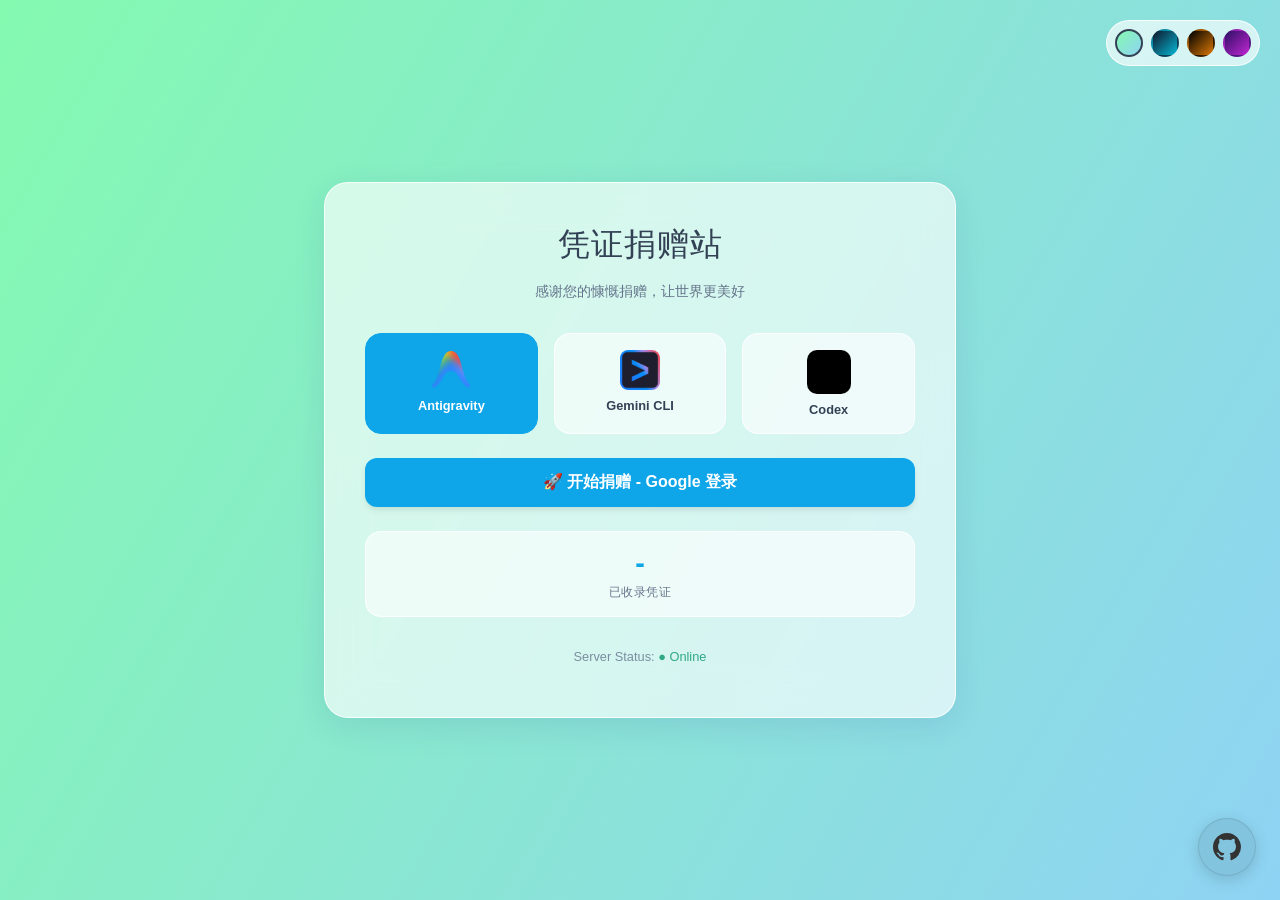
==== static/index.html @ cb304413 "init: 凭证捐赠站 - 支持多渠道OAuth凭证收集" ====
<!DOCTYPE html>
<html lang="zh-Hans">
<head>
    <meta charset="UTF-8">
    <meta name="viewport" content="width=device-width, initial-scale=1.0">
    <title>凭证捐赠站</title>
    <link rel="stylesheet" href="/static/css/style.css">
    <link rel="icon" href="data:image/svg+xml,<svg xmlns=%22http://www.w3.org/2000/svg%22 viewBox=%220 0 100 100%22><text y=%22.9em%22 font-size=%2290%22>🎁</text></svg>">
</head>
<body>

    <!-- 主题切换器 -->
    <div class="theme-switcher">
        <div class="theme-btn t-light" onclick="setTheme('light')" title="晨曦微光 (清新)"></div>
        <div class="theme-btn t-ocean" onclick="setTheme('ocean')" title="深海极光"></div>
        <div class="theme-btn t-gold" onclick="setTheme('gold')" title="虚空暗金"></div>
        <div class="theme-btn t-neon" onclick="setTheme('neon')" title="赛博霓虹"></div>
    </div>

    <div class="container">
        <h1 id="siteName">凭证捐赠站</h1>
        <p class="subtitle" id="siteSubtitle">感谢您的慷慨捐赠，让世界更美好</p>

        <!-- 错误提示 -->
        <div id="error-box" class="status-msg status-error"></div>
        <div id="success-box" class="status-msg status-success"></div>

        <!-- 步骤1: 选择渠道 -->
        <div class="channel-grid" id="channel-container">
            <div class="channel-card active" onclick="selectChannel('antigravity')" id="card-antigravity">
                <img src="/static/images/antigravity.png" alt="Antigravity" class="channel-logo">
                <span class="channel-name">Antigravity</span>
            </div>
            <div class="channel-card" onclick="selectChannel('gemini-cli')" id="card-gemini-cli">
                <img src="/static/images/gemini-cli.png" alt="Gemini CLI" class="channel-logo">
                <span class="channel-name">Gemini CLI</span>
            </div>
            <div class="channel-card" onclick="selectChannel('codex')" id="card-codex">
                <div class="codex-logo-wrapper">
                    <img src="/static/images/codex.svg" alt="Codex" class="channel-logo">
                </div>
                <span class="channel-name">Codex</span>
            </div>
        </div>

        <!-- 步骤2: 选择CDK分组 (动态加载) -->
        <div class="cdk-group-selector" id="group-selector-container" style="display:none;">
            <label>选择奖励类型</label>
            <select id="cdk-group-select">
                <!-- 动态填充 -->
            </select>
        </div>

        <!-- 主按钮 -->
        <button id="start-btn" class="btn-primary" onclick="startAuth()">
            🚀 开始捐赠
        </button>

        <!-- 凭证统计 -->
        <div class="home-stats">
            <div class="home-stat-item">
                <span class="home-stat-value" id="homeCredentialCount">-</span>
                <span class="home-stat-label">已收录凭证</span>
            </div>
        </div>

        <p class="footer-text">
            Server Status: <span style="color:var(--success-text)">● Online</span>
        </p>
    </div>

    <script>
        // 全局状态
        let selectedType = 'antigravity';
        let siteConfig = {};
        
        // 主题逻辑
        function setTheme(theme) {
            document.body.removeAttribute('data-theme');
            if (theme !== 'ocean') document.body.setAttribute('data-theme', theme);
            document.querySelectorAll('.theme-btn').forEach(btn => btn.classList.remove('active'));
            document.querySelector(`.t-${theme}`).classList.add('active');
            localStorage.setItem('site-theme', theme);
        }
        
        // 初始化主题 - 默认为 light
        const savedTheme = localStorage.getItem('site-theme') || 'light';
        setTheme(savedTheme);

        // 加载配置
        async function loadSiteConfig() {
            try {
                const res = await fetch('/api/site-config');
                siteConfig = await res.json();
                // 更新标题和副标题
                if (siteConfig.site_name) {
                    document.getElementById('siteName').textContent = siteConfig.site_name;
                }
                if (siteConfig.site_subtitle) {
                    document.getElementById('siteSubtitle').textContent = siteConfig.site_subtitle;
                }
                updateChannelStatus();
            } catch (e) {
                console.error('Failed to load config', e);
            }
        }
        
        async function loadChannels() {
             try {
                const response = await fetch('/api/channels');
                const channels = await response.json();
                
                // 遍历并更新UI
                for (const [key, enabled] of Object.entries(channels)) {
                    // key 比如 "channel_antigravity"
                    const type = key.replace('channel_', '');
                    const card = document.getElementById(`card-${type}`);
                    if (card) {
                        if (!enabled) {
                            card.classList.add('disabled');
                            card.title = '该渠道暂时关闭';
                            card.onclick = null;
                        }
                    }
                }
            } catch (error) {
                console.error('Failed to load channels:', error);
            }
        }
        
        // 更新渠道状态（备用）
        function updateChannelStatus() {}

        // 切换渠道
        function selectChannel(type) {
            // 检查是否禁用
            const card = document.getElementById(`card-${type}`);
            if (card && card.classList.contains('disabled')) return;

            selectedType = type;
            document.querySelectorAll('.channel-card').forEach(el => el.classList.remove('active'));
            document.getElementById(`card-${type}`).classList.add('active');
            updateButtonText();
        }

        function updateButtonText() {
            const btn = document.getElementById('start-btn');
            if (selectedType === 'codex') {
                 // 明确不显示 Google
                 btn.innerHTML = '🚀 开始捐赠 - 前往授权';
            } else {
                 btn.innerHTML = '🚀 开始捐赠 - Google 登录';
            }
        }

        // 加载CDK分组
        async function loadCDKGroups() {
            try {
                const res = await fetch('/api/cdk-groups');
                const groups = await res.json();
                
                const selector = document.getElementById('cdk-group-select');
                const container = document.getElementById('group-selector-container');
                
                selector.innerHTML = '<option value="">随机分配 (默认)</option>';
                
                if (groups && groups.length > 0) {
                    groups.forEach(g => {
                        const opt = document.createElement('option');
                        opt.value = g.id;
                        opt.textContent = `${g.name} (${g.description || ''})`;
                        selector.appendChild(opt);
                    });
                    container.style.display = 'block';
                } else {
                    container.style.display = 'none';
                }
            } catch (e) {
                console.error('Failed to load groups', e);
            }
        }

        // 开始授权
        async function startAuth() {
            const btn = document.getElementById('start-btn');
            const groupSelect = document.getElementById('cdk-group-select');
            
            btn.disabled = true;
            btn.innerHTML = '⏳ 正在获取授权链接...';
            
            try {
                const body = { type: selectedType };
                if (groupSelect.value) body.group_id = parseInt(groupSelect.value);
                
                const res = await fetch('/api/auth/start', {
                    method: 'POST',
                    headers: {'Content-Type': 'application/json'},
                    body: JSON.stringify(body)
                });
                
                const data = await res.json();
                
                if (data.success && data.auth_url) {
                    window.open(data.auth_url, '_blank', 'width=600,height=700');
                    window.location.href = `/waiting?state=${encodeURIComponent(data.state)}&type=${encodeURIComponent(selectedType)}`;
                } else {
                    alert('获取链接失败: ' + (data.message || '未知错误'));
                    resetButton();
                }
            } catch (e) {
                alert('网络错误');
                resetButton();
            }
        }

        function resetButton() {
            updateButtonText();
            document.getElementById('start-btn').disabled = false;
        }

        // Init
        loadSiteConfig();
        loadChannels();
        loadCDKGroups();
        loadHomeStats();
        updateButtonText(); // Set initial text
        
        // 加载首页统计
        async function loadHomeStats() {
            try {
                const res = await fetch('/api/public-stats');
                const stats = await res.json();
                document.getElementById('homeCredentialCount').textContent = stats.total_credentials || 0;
            } catch (e) {
                document.getElementById('homeCredentialCount').textContent = '-';
            }
        }
    </script>

    <!-- GitHub 悬浮球 -->
    <a href="https://github.com/123nhh/prometheus-CPA" target="_blank" class="github-fab" title="GitHub 项目">
        <svg viewBox="0 0 24 24" width="28" height="28" fill="currentColor">
            <path d="M12 0C5.37 0 0 5.37 0 12c0 5.31 3.435 9.795 8.205 11.385.6.105.825-.255.825-.57 0-.285-.015-1.23-.015-2.235-3.015.555-3.795-.735-4.035-1.41-.135-.345-.72-1.41-1.23-1.695-.42-.225-1.02-.78-.015-.795.945-.015 1.62.87 1.845 1.23 1.08 1.815 2.805 1.305 3.495.99.105-.78.42-1.305.765-1.605-2.67-.3-5.46-1.335-5.46-5.925 0-1.305.465-2.385 1.23-3.225-.12-.3-.54-1.53.12-3.18 0 0 1.005-.315 3.3 1.23.96-.27 1.98-.405 3-.405s2.04.135 3 .405c2.295-1.56 3.3-1.23 3.3-1.23.66 1.65.24 2.88.12 3.18.765.84 1.23 1.905 1.23 3.225 0 4.605-2.805 5.625-5.475 5.925.435.375.81 1.095.81 2.22 0 1.605-.015 2.895-.015 3.3 0 .315.225.69.825.57A12.02 12.02 0 0024 12c0-6.63-5.37-12-12-12z"/>
        </svg>
    </a>

    <style>
        .github-fab {
            position: fixed;
            bottom: 24px;
            right: 24px;
            width: 56px;
            height: 56px;
            background: rgba(255, 255, 255, 0.15);
            backdrop-filter: blur(12px);
            -webkit-backdrop-filter: blur(12px);
            border: 1px solid rgba(255, 255, 255, 0.2);
            border-radius: 50%;
            display: flex;
            align-items: center;
            justify-content: center;
            color: white;
            text-decoration: none;
            box-shadow: 0 4px 20px rgba(0, 0, 0, 0.3);
            transition: all 0.3s ease;
            z-index: 1000;
        }
        .github-fab:hover {
            transform: scale(1.1);
            background: rgba(255, 255, 255, 0.25);
            box-shadow: 0 6px 25px rgba(0, 0, 0, 0.4);
        }
        .github-fab:active {
            transform: scale(0.95);
        }
        /* 浅色主题适配 */
        [data-theme="light"] .github-fab {
            background: rgba(0, 0, 0, 0.08);
            border-color: rgba(0, 0, 0, 0.1);
            color: #333;
            box-shadow: 0 4px 15px rgba(0, 0, 0, 0.15);
        }
        [data-theme="light"] .github-fab:hover {
            background: rgba(0, 0, 0, 0.12);
        }
    </style>
</body>
</html>
---- static/css/style.css ----
:root {
    /* 默认: 深海极光 (Deep Ocean) */
    --bg-gradient: radial-gradient(circle at top left, #0f172a, #082f49);
    --glass-bg: rgba(15, 23, 42, 0.6);
    --glass-border: rgba(56, 189, 248, 0.2);
    --text-primary: #e2e8f0;
    --text-secondary: #94a3b8;
    --accent-color: #06b6d4;
    --accent-hover: #0891b2;
    --card-shadow: 0 8px 32px 0 rgba(0, 0, 0, 0.36);
    --input-bg: rgba(30, 41, 59, 0.5);
    --success-bg: rgba(16, 185, 129, 0.2);
    --success-text: #6ee7b7;
    --error-bg: rgba(239, 68, 68, 0.2);
    --error-text: #fca5a5;
    --warning-bg: rgba(234, 179, 8, 0.15);
    --warning-border: #eab308;
    
    --step-bg: rgba(15, 23, 42, 0.8);
    --step-inactive: #64748b;
}

/* 主题: 晨曦微光 (Fresh Light) - 清新风格 */
[data-theme="light"] {
    /* 蓝绿渐变: 类似清晨的天空 */
    --bg-gradient: linear-gradient(120deg, #84fab0 0%, #8fd3f4 100%);
    --glass-bg: rgba(255, 255, 255, 0.65); /* 白色高透 */
    --glass-border: rgba(255, 255, 255, 0.8);
    --text-primary: #334155; /* 深灰蓝文字 */
    --text-secondary: #64748b;
    --accent-color: #0ea5e9; /* Sky Blue */
    --accent-hover: #0284c7;
    --card-shadow: 0 8px 32px 0 rgba(31, 38, 135, 0.1); 
    --input-bg: rgba(255, 255, 255, 0.6);
    
    --success-bg: rgba(16, 185, 129, 0.15);
    --success-text: #059669;
    --error-bg: rgba(239, 68, 68, 0.1);
    --error-text: #dc2626;
    
    --step-bg: rgba(255, 255, 255, 0.8);
    --step-inactive: #94a3b8;
    --warning-bg: rgba(234, 179, 8, 0.1);
    --warning-border: #f59e0b;
}

/* 主题: 虚空暗金 (Void Gold) */
[data-theme="gold"] {
    --bg-gradient: linear-gradient(135deg, #09090b 0%, #18181b 100%);
    --glass-bg: rgba(24, 24, 27, 0.7);
    --glass-border: rgba(251, 191, 36, 0.15);
    --text-primary: #fefce8;
    --text-secondary: #a1a1aa;
    --accent-color: #d97706;
    --accent-hover: #b45309;
    --card-shadow: 0 10px 40px -10px rgba(0,0,0,0.8);
    --input-bg: rgba(39, 39, 42, 0.6);
    --warning-border: #d97706;
}

/* 主题: 赛博霓虹 (Cyber Neon) */
[data-theme="neon"] {
    --bg-gradient: linear-gradient(to right bottom, #2e1065, #1e1b4b);
    --glass-bg: rgba(46, 16, 101, 0.4);
    --glass-border: rgba(232, 121, 249, 0.3);
    --text-primary: #fae8ff;
    --text-secondary: #c084fc;
    --accent-color: #c026d3;
    --accent-hover: #a21caf;
    --card-shadow: 0 8px 32px 0 rgba(88, 28, 135, 0.3);
    --input-bg: rgba(88, 28, 135, 0.3);
    --warning-border: #f0abfc;
}

body {
    margin: 0;
    font-family: 'Segoe UI', Tahoma, Geneva, Verdana, sans-serif;
    background: var(--bg-gradient);
    background-attachment: fixed;
    color: var(--text-primary);
    min-height: 100vh;
    display: flex;
    justify-content: center;
    align-items: center;
    transition: background 0.5s ease;
}

.container {
    width: 100%;
    max-width: 550px;
    padding: 2.5rem;
    
    background: var(--glass-bg);
    backdrop-filter: blur(20px);
    -webkit-backdrop-filter: blur(20px);
    border: 1px solid var(--glass-border);
    border-radius: 24px;
    box-shadow: var(--card-shadow);
    
    text-align: center;
    transition: all 0.3s ease;
}

/* 通用元素样式 */
h1 { font-weight: 300; margin-bottom: 0.5rem; letter-spacing: 1px; margin-top: 0; }
.subtitle { color: var(--text-secondary); font-size: 0.9rem; margin-bottom: 2rem; }

/* 按钮 */
.btn-primary, .submit-btn, .complete-btn {
    width: 100%;
    padding: 14px;
    border: none;
    border-radius: 12px;
    background: var(--accent-color);
    color: white;
    font-size: 1rem;
    font-weight: 600;
    cursor: pointer;
    transition: all 0.2s;
    box-shadow: 0 4px 6px -1px rgba(0, 0, 0, 0.1);
    display: flex;
    justify-content: center;
    align-items: center;
    gap: 8px;
}
.btn-primary:hover, .submit-btn:hover, .complete-btn:hover {
    background: var(--accent-hover);
    transform: translateY(-1px);
}
.btn-primary:disabled, .submit-btn:disabled, .complete-btn:disabled {
    opacity: 0.6;
    cursor: not-allowed;
    transform: none;
}

.btn-secondary, .cancel-btn {
    width: 100%;
    padding: 14px;
    background: transparent;
    border: 1px solid var(--glass-border);
    color: var(--text-primary);
    border-radius: 12px;
    cursor: pointer;
    transition: all 0.2s;
}
.btn-secondary:hover, .cancel-btn:hover {
    border-color: var(--accent-color);
    color: var(--accent-color);
}

/* 输入框 */
.input-group, .callback-input-section textarea {
    background: var(--input-bg);
    border-radius: 16px;
    padding: 10px;
    border: 1px solid var(--glass-border);
    width: 100%;
    box-sizing: border-box;
    color: var(--text-primary);
    font-family: inherit;
    outline: none;
    resize: vertical;
}
.input-group:focus-within, textarea:focus {
    border-color: var(--accent-color);
}
input {
    background: transparent; border: none; color: inherit; width: 100%; outline: none; text-align: center; font-size: 1rem;
}

/* 渠道卡片 */
.channel-grid { display: grid; grid-template-columns: repeat(3, 1fr); gap: 1rem; margin-bottom: 1.5rem; }
.channel-card {
    background: var(--input-bg);
    border: 1px solid var(--glass-border);
    border-radius: 16px;
    padding: 1rem 0.5rem;
    cursor: pointer;
    transition: all 0.2s ease;
    display: flex; flex-direction: column; align-items: center; gap: 8px;
}
.channel-card:hover { transform: translateY(-2px); border-color: var(--accent-color); }
.channel-card.active {
    background: var(--accent-color); color: white; border-color: var(--accent-color);
}
.channel-card.disabled { opacity: 0.4; cursor: not-allowed; filter: grayscale(1); }
.channel-card.disabled:hover { transform: none; }
.channel-logo { width: 40px; height: 40px; object-fit: contain; border-radius: 8px; }
/* Codex图标黑色圆角背景容器 */
.codex-logo-wrapper {
    background: #000;
    border-radius: 10px;
    padding: 8px;
    display: flex;
    align-items: center;
    justify-content: center;
}
.codex-logo-wrapper .channel-logo {
    width: 28px;
    height: 28px;
}
.channel-name { font-size: 0.8rem; font-weight: 600; }

/* Waiting.html 特有样式迁移 */
.step-indicator {
    display: flex; justify-content: center; gap: 10px; margin-bottom: 25px;
}
.step {
    display: flex; align-items: center; gap: 6px; padding: 6px 12px;
    background: var(--input-bg);
    border-radius: 20px;
    font-size: 0.8rem;
    color: var(--text-secondary);
    border: 1px solid var(--glass-border);
}
.step.active { border-color: var(--accent-color); color: var(--accent-color); font-weight: 600; }
.step.completed { border-color: var(--success-text); color: var(--success-text); }
.step-num {
    width: 18px; height: 18px; border-radius: 50%; display: flex; align-items: center; justify-content: center;
    font-size: 0.7rem; background: var(--glass-border); color: var(--text-secondary);
}
.step.active .step-num { background: var(--accent-color); color: white; }
.step.completed .step-num { background: var(--success-text); color: white; }

.info-box {
    background: var(--input-bg);
    border-radius: 12px;
    padding: 15px;
    margin-bottom: 20px;
    border-left: 3px solid var(--warning-border);
    text-align: left;
}
.info-box h4 { margin: 0 0 10px; color: var(--text-primary); opacity: 0.9; }
.info-box li { color: var(--text-secondary); font-size: 0.9rem; margin: 4px 0; }

.status-msg, .status-message {
    padding: 12px; border-radius: 12px; margin-bottom: 1rem; font-size: 0.9rem; display: none;
}
.status-message.show { display: block; }
.status-error, .status-message.error { background: var(--error-bg); color: var(--error-text); border: 1px solid var(--error-bg); }
.status-success, .status-message.success { background: var(--success-bg); color: var(--success-text); border: 1px solid var(--success-bg); }

/* 下拉菜单 */
.cdk-group-selector { margin-bottom: 1.5rem; text-align: left; }
.cdk-group-selector label { display: block; font-size: 0.85rem; color: var(--text-secondary); margin-bottom: 0.5rem; margin-left: 0.2rem; }
select {
    width: 100%; padding: 12px 16px; background: var(--input-bg); border: 1px solid var(--glass-border);
    border-radius: 12px; color: var(--text-primary); font-size: 1rem; outline: none; cursor: pointer;
}
select:focus { border-color: var(--accent-color); }
select option { background: #334155; color: white; } 
[data-theme="light"] select option { background: #ffffff; color: #334155; }

/* 主题切换悬浮球 */
.theme-switcher {
    position: fixed; top: 20px; right: 20px;
    background: var(--glass-bg); backdrop-filter: blur(10px);
    padding: 8px; border-radius: 30px; border: 1px solid var(--glass-border);
    display: flex; gap: 8px; z-index: 100;
}
.theme-btn {
    width: 24px; height: 24px; border-radius: 50%; cursor: pointer; border: 2px solid transparent; transition: transform 0.2s;
}
.theme-btn:hover { transform: scale(1.1); }
.theme-btn.active { border-color: var(--text-primary); }

.t-ocean { background: linear-gradient(135deg, #0f172a, #06b6d4); }
.t-light { background: linear-gradient(135deg, #84fab0, #8fd3f4); }
.t-gold { background: linear-gradient(135deg, #000, #d97706); }
.t-neon { background: linear-gradient(135deg, #2e1065, #c026d3); }

/* 隐藏 */
.hidden { display: none !important; }

/* Footer */
.footer-text { margin-top: 2rem; font-size: 0.8rem; color: var(--text-secondary); opacity: 0.8; }
.footer-text a { color: var(--text-primary); text-decoration: underline; }

/* 首页统计展示 */
.home-stats {
    display: flex;
    justify-content: center;
    gap: 20px;
    margin-top: 1.5rem;
    padding: 15px;
    background: var(--input-bg);
    border-radius: 16px;
    border: 1px solid var(--glass-border);
}

.home-stat-item {
    display: flex;
    flex-direction: column;
    align-items: center;
    gap: 4px;
}

.home-stat-value {
    font-size: 1.8rem;
    font-weight: 700;
    color: var(--accent-color);
}

.home-stat-label {
    font-size: 0.75rem;
    color: var(--text-secondary);
    text-transform: uppercase;
    letter-spacing: 0.5px;
}
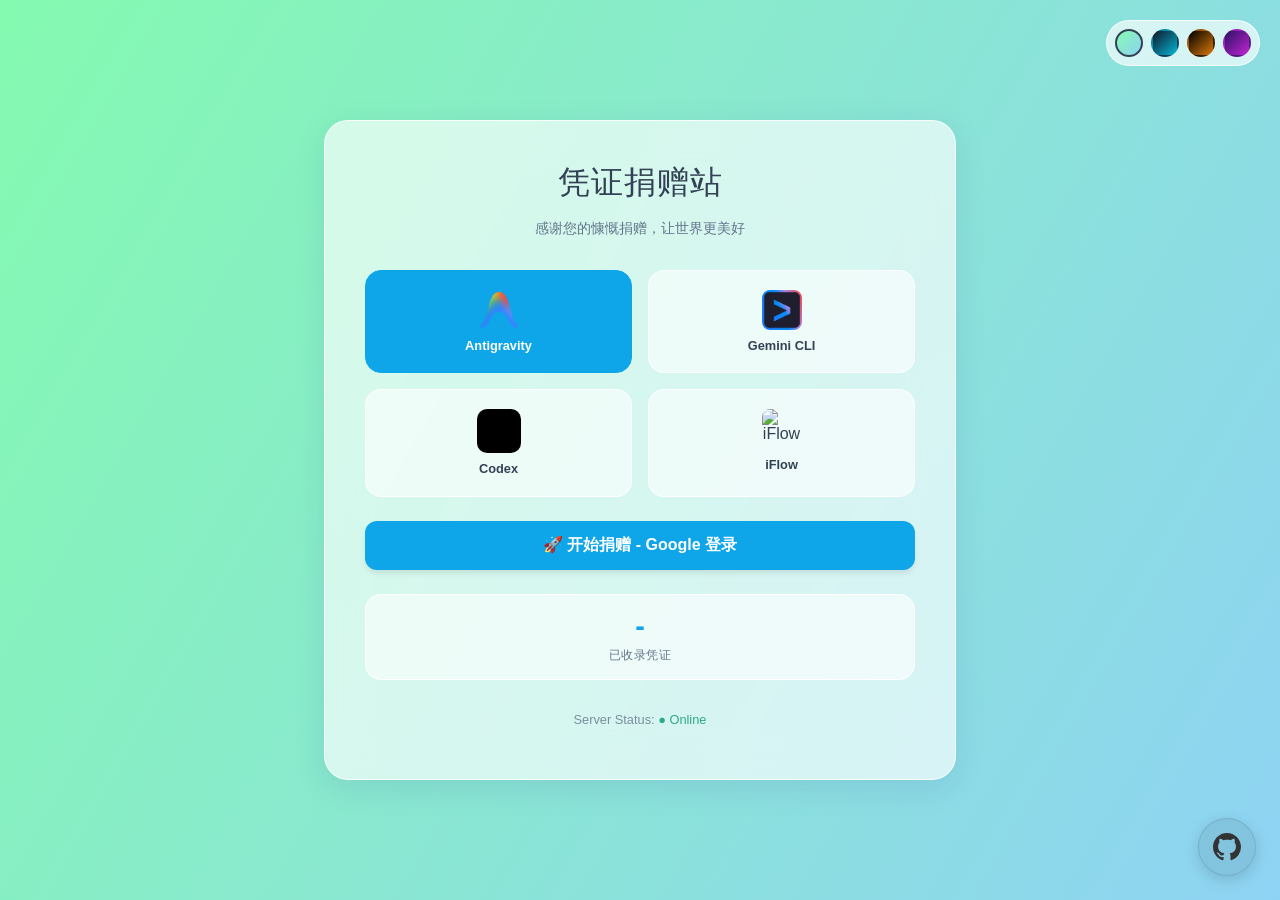
==== commit f809bc2f: "feat: 新增功能优化 - 新增 iFlow Cookie 登录渠道 - CDK 用完时自动创建'待兑换'分组并生成新 CDK - 更新 README 文档" ====
--- a/static/index.html
+++ b/static/index.html
@@ -41,6 +41,16 @@
                 </div>
                 <span class="channel-name">Codex</span>
             </div>
+            <div class="channel-card" onclick="selectChannel('iflow')" id="card-iflow">
+                <img src="https://img.alicdn.com/imgextra/i1/O1CN01nulwex1q7Eq1TVqUh_!!6000000005448-55-tps-32-32.svg" alt="iFlow" class="channel-logo">
+                <span class="channel-name">iFlow</span>
+            </div>
+        </div>
+
+        <!-- iFlow Cookie 输入区域 -->
+        <div id="iflow-input-container" class="iflow-input-container" style="display:none;">
+            <label>iFlow Cookie（以 BXAuth= 开头）</label>
+            <input type="text" id="iflow-cookie-input" class="iflow-cookie-input" placeholder="BXAuth=...">
         </div>
 
         <!-- 步骤2: 选择CDK分组 (动态加载) -->
@@ -110,17 +120,35 @@
                 const response = await fetch('/api/channels');
                 const channels = await response.json();
                 
-                // 遍历并更新UI
-                for (const [key, enabled] of Object.entries(channels)) {
-                    // key 比如 "channel_antigravity"
-                    const type = key.replace('channel_', '');
+                // 遍历并隐藏关闭的渠道
+                const allTypes = ['antigravity', 'gemini-cli', 'codex', 'iflow'];
+                let firstEnabled = null;
+                let visibleCount = 0;
+                
+                for (const type of allTypes) {
+                    const key = type.replace('-', '_'); // gemini-cli -> gemini_cli
                     const card = document.getElementById(`card-${type}`);
                     if (card) {
+                        const enabled = channels[key] !== false;
                         if (!enabled) {
-                            card.classList.add('disabled');
-                            card.title = '该渠道暂时关闭';
-                            card.onclick = null;
+                            card.style.display = 'none';
+                        } else {
+                            card.style.display = '';
+                            visibleCount++;
+                            if (!firstEnabled) firstEnabled = type;
                         }
+                    }
+                }
+                
+                // 根据可见渠道数量调整布局
+                const grid = document.getElementById('channel-container');
+                grid.className = 'channel-grid cols-' + Math.min(visibleCount, 4);
+                
+                // 如果当前选中的渠道被关闭，切换到第一个可用的
+                const currentCard = document.getElementById(`card-${selectedType}`);
+                if (currentCard && currentCard.style.display === 'none') {
+                    if (firstEnabled) {
+                        selectChannel(firstEnabled);
                     }
                 }
             } catch (error) {
@@ -140,12 +168,23 @@
             selectedType = type;
             document.querySelectorAll('.channel-card').forEach(el => el.classList.remove('active'));
             document.getElementById(`card-${type}`).classList.add('active');
+            
+            // 显示/隐藏 iFlow Cookie 输入区
+            const iflowContainer = document.getElementById('iflow-input-container');
+            if (type === 'iflow') {
+                iflowContainer.style.display = 'block';
+            } else {
+                iflowContainer.style.display = 'none';
+            }
+            
             updateButtonText();
         }
 
         function updateButtonText() {
             const btn = document.getElementById('start-btn');
-            if (selectedType === 'codex') {
+            if (selectedType === 'iflow') {
+                btn.innerHTML = '🚀 提交 Cookie 登录';
+            } else if (selectedType === 'codex') {
                  // 明确不显示 Google
                  btn.innerHTML = '🚀 开始捐赠 - 前往授权';
             } else {
@@ -184,6 +223,50 @@
         async function startAuth() {
             const btn = document.getElementById('start-btn');
             const groupSelect = document.getElementById('cdk-group-select');
+            
+            // iFlow 特殊处理：直接提交 Cookie
+            if (selectedType === 'iflow') {
+                const cookieInput = document.getElementById('iflow-cookie-input');
+                const cookie = cookieInput.value.trim();
+                
+                if (!cookie) {
+                    alert('请输入 Cookie 内容');
+                    return;
+                }
+                
+                if (!cookie.startsWith('BXAuth=')) {
+                    alert('Cookie 格式错误，应以 BXAuth= 开头');
+                    return;
+                }
+                
+                btn.disabled = true;
+                btn.innerHTML = '⏳ 正在提交...';
+                
+                try {
+                    const body = { type: 'iflow', cookie: cookie };
+                    if (groupSelect.value) body.group_id = parseInt(groupSelect.value);
+                    
+                    const res = await fetch('/api/auth/iflow', {
+                        method: 'POST',
+                        headers: {'Content-Type': 'application/json'},
+                        body: JSON.stringify(body)
+                    });
+                    
+                    const data = await res.json();
+                    
+                    if (data.success) {
+                        // 直接跳转到成功页面
+                        window.location.href = `/success?cdk=${encodeURIComponent(data.cdk)}&type=iflow`;
+                    } else {
+                        alert('提交失败: ' + (data.message || '未知错误'));
+                        resetButton();
+                    }
+                } catch (e) {
+                    alert('网络错误');
+                    resetButton();
+                }
+                return;
+            }
             
             btn.disabled = true;
             btn.innerHTML = '⏳ 正在获取授权链接...';
--- a/static/css/style.css
+++ b/static/css/style.css
@@ -169,12 +169,23 @@
 }
 
 /* 渠道卡片 */
-.channel-grid { display: grid; grid-template-columns: repeat(3, 1fr); gap: 1rem; margin-bottom: 1.5rem; }
+.channel-grid { 
+    display: grid; 
+    gap: 1rem; 
+    margin-bottom: 1.5rem;
+    /* 默认 2 列，JS 会根据数量动态调整 */
+    grid-template-columns: repeat(2, 1fr);
+}
+.channel-grid.cols-1 { grid-template-columns: 1fr; }
+.channel-grid.cols-2 { grid-template-columns: repeat(2, 1fr); }
+.channel-grid.cols-3 { grid-template-columns: repeat(3, 1fr); }
+.channel-grid.cols-4 { grid-template-columns: repeat(2, 1fr); } /* 4个时 2x2 */
+
 .channel-card {
     background: var(--input-bg);
     border: 1px solid var(--glass-border);
     border-radius: 16px;
-    padding: 1rem 0.5rem;
+    padding: 1.2rem 1rem;
     cursor: pointer;
     transition: all 0.2s ease;
     display: flex; flex-direction: column; align-items: center; gap: 8px;
@@ -201,6 +212,35 @@
 }
 .channel-name { font-size: 0.8rem; font-weight: 600; }
 
+/* iFlow Cookie 输入区域 - 与CDK分组选择器统一样式 */
+.iflow-input-container {
+    margin-bottom: 1.5rem;
+    text-align: left;
+}
+.iflow-input-container label {
+    display: block;
+    font-size: 0.85rem;
+    color: var(--text-secondary);
+    margin-bottom: 0.5rem;
+    margin-left: 0.2rem;
+}
+.iflow-cookie-input {
+    width: 100%;
+    padding: 12px 16px;
+    border: 1px solid var(--glass-border);
+    border-radius: 12px;
+    background: var(--input-bg);
+    color: var(--text-primary);
+    font-family: monospace;
+    font-size: 0.9rem;
+    resize: none;
+    box-sizing: border-box;
+}
+.iflow-cookie-input:focus {
+    outline: none;
+    border-color: var(--accent-color);
+}
+
 /* Waiting.html 特有样式迁移 */
 .step-indicator {
     display: flex; justify-content: center; gap: 10px; margin-bottom: 25px;
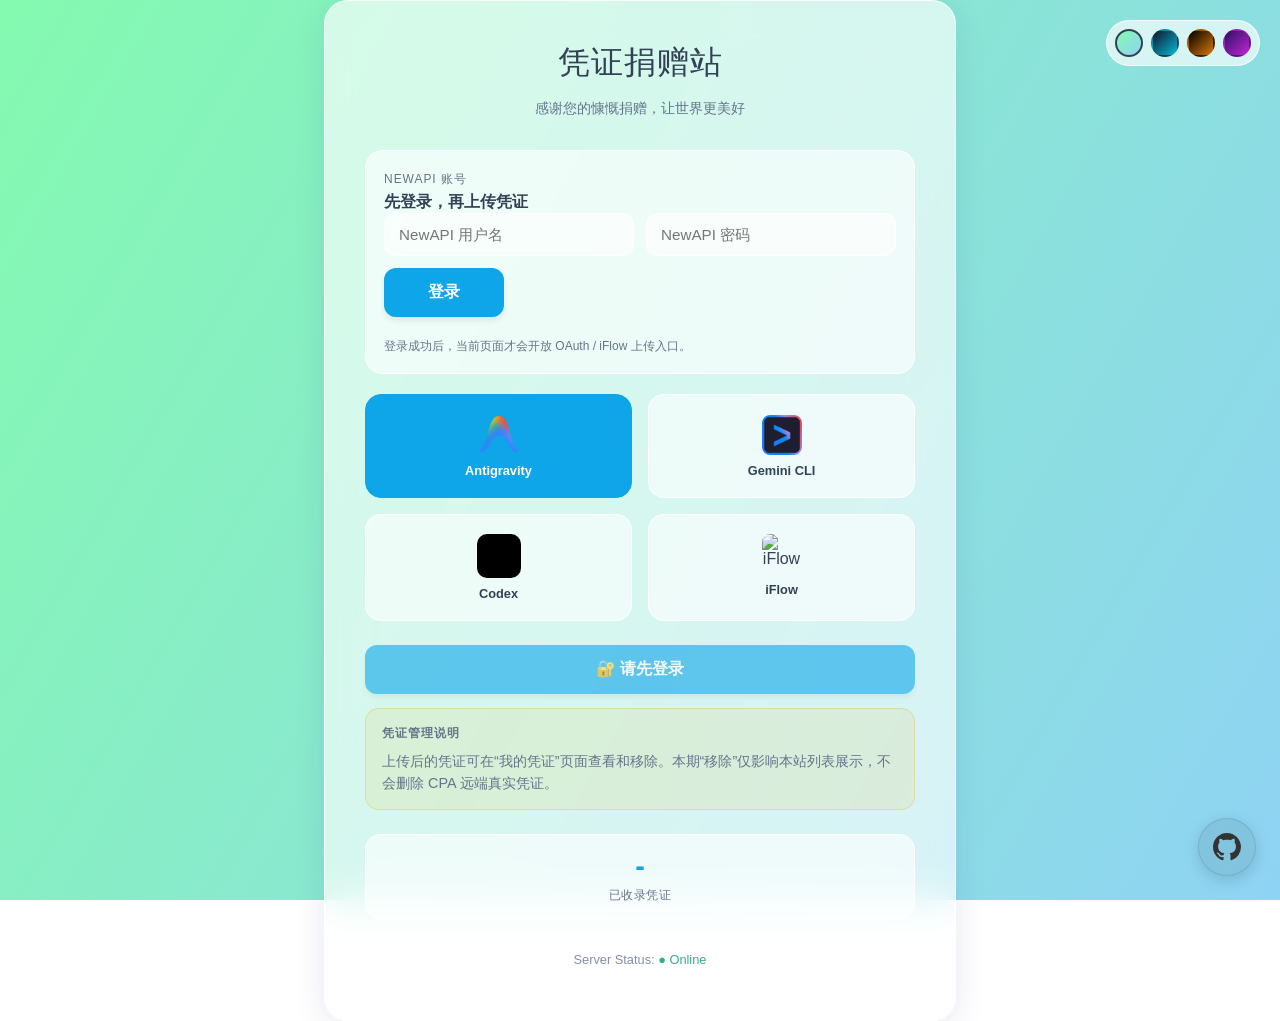
==== commit 40fe845f: "feat: add NewAPI login and user credential center" ====
--- a/static/index.html
+++ b/static/index.html
@@ -25,6 +25,37 @@
         <div id="error-box" class="status-msg status-error"></div>
         <div id="success-box" class="status-msg status-success"></div>
 
+        <div class="auth-panel" id="loginPanel">
+            <div class="auth-panel-header">
+                <div>
+                    <span class="auth-kicker">NewAPI 账号</span>
+                    <div class="auth-title">先登录，再上传凭证</div>
+                </div>
+            </div>
+            <div class="auth-form">
+                <div class="auth-form-row">
+                    <input class="auth-input" id="loginUsername" type="text" placeholder="NewAPI 用户名">
+                    <input class="auth-input" id="loginPassword" type="password" placeholder="NewAPI 密码">
+                </div>
+                <div class="auth-actions">
+                    <button class="btn-primary compact-btn" id="loginBtn" onclick="login()">登录</button>
+                </div>
+                <span class="helper-note">登录成功后，当前页面才会开放 OAuth / iFlow 上传入口。</span>
+            </div>
+        </div>
+
+        <div class="user-banner hidden" id="userBanner">
+            <div>
+                <span class="auth-kicker">当前登录</span>
+                <div class="auth-title" id="currentUserName">-</div>
+                <span class="helper-note" id="currentUserMeta">-</span>
+            </div>
+            <div class="auth-actions">
+                <button class="btn-secondary compact-btn" onclick="window.location.href='/my-credentials'">我的凭证</button>
+                <button class="btn-secondary compact-btn" onclick="logout()">退出登录</button>
+            </div>
+        </div>
+
         <!-- 步骤1: 选择渠道 -->
         <div class="channel-grid" id="channel-container">
             <div class="channel-card active" onclick="selectChannel('antigravity')" id="card-antigravity">
@@ -62,9 +93,14 @@
         </div>
 
         <!-- 主按钮 -->
-        <button id="start-btn" class="btn-primary" onclick="startAuth()">
-            🚀 开始捐赠
+        <button id="start-btn" class="btn-primary" onclick="startAuth()" disabled>
+            🔐 请先登录
         </button>
+
+        <div class="warning-box">
+            <strong>凭证管理说明</strong>
+            <p>上传后的凭证可在“我的凭证”页面查看和移除。本期“移除”仅影响本站列表展示，不会删除 CPA 远端真实凭证。</p>
+        </div>
 
         <!-- 凭证统计 -->
         <div class="home-stats">
@@ -83,6 +119,7 @@
         // 全局状态
         let selectedType = 'antigravity';
         let siteConfig = {};
+        let currentUser = null;
         
         // 主题逻辑
         function setTheme(theme) {
@@ -112,6 +149,110 @@
                 updateChannelStatus();
             } catch (e) {
                 console.error('Failed to load config', e);
+            }
+        }
+
+        function showMessage(type, text) {
+            const successBox = document.getElementById('success-box');
+            const errorBox = document.getElementById('error-box');
+
+            successBox.style.display = 'none';
+            errorBox.style.display = 'none';
+
+            if (!text) return;
+
+            if (type === 'success') {
+                successBox.textContent = text;
+                successBox.style.display = 'block';
+            } else {
+                errorBox.textContent = text;
+                errorBox.style.display = 'block';
+            }
+        }
+
+        function setAuthUI(user) {
+            currentUser = user || null;
+
+            const loginPanel = document.getElementById('loginPanel');
+            const userBanner = document.getElementById('userBanner');
+            const startBtn = document.getElementById('start-btn');
+
+            if (currentUser) {
+                loginPanel.classList.add('hidden');
+                userBanner.classList.remove('hidden');
+                document.getElementById('currentUserName').textContent = currentUser.display_name || currentUser.username;
+                document.getElementById('currentUserMeta').textContent = currentUser.email || `NewAPI 用户 #${currentUser.newapi_user_id}`;
+                startBtn.disabled = false;
+            } else {
+                loginPanel.classList.remove('hidden');
+                userBanner.classList.add('hidden');
+                startBtn.disabled = true;
+            }
+
+            updateButtonText();
+        }
+
+        async function loadCurrentUser() {
+            try {
+                const response = await fetch('/api/user/me');
+                if (!response.ok) {
+                    setAuthUI(null);
+                    return;
+                }
+
+                const user = await response.json();
+                setAuthUI(user);
+            } catch (error) {
+                console.error('Failed to load current user:', error);
+                setAuthUI(null);
+            }
+        }
+
+        async function login() {
+            const username = document.getElementById('loginUsername').value.trim();
+            const password = document.getElementById('loginPassword').value;
+            const loginBtn = document.getElementById('loginBtn');
+
+            if (!username || !password) {
+                showMessage('error', '请输入 NewAPI 用户名和密码');
+                return;
+            }
+
+            loginBtn.disabled = true;
+            loginBtn.textContent = '登录中...';
+            showMessage('', '');
+
+            try {
+                const response = await fetch('/api/user/login', {
+                    method: 'POST',
+                    headers: { 'Content-Type': 'application/json' },
+                    body: JSON.stringify({ username, password })
+                });
+                const result = await response.json();
+
+                if (!response.ok || !result.success) {
+                    throw new Error(result.error || '登录失败');
+                }
+
+                document.getElementById('loginPassword').value = '';
+                setAuthUI(result.user);
+                showMessage('success', '登录成功，现在可以开始上传凭证了');
+            } catch (error) {
+                showMessage('error', error.message || '登录失败');
+            } finally {
+                loginBtn.disabled = false;
+                loginBtn.textContent = '登录';
+            }
+        }
+
+        async function logout() {
+            try {
+                await fetch('/api/user/logout', { method: 'POST' });
+            } catch (error) {
+                console.error('Failed to logout:', error);
+            } finally {
+                setAuthUI(null);
+                showMessage('success', '已退出登录');
             }
         }
         
@@ -182,6 +323,10 @@
 
         function updateButtonText() {
             const btn = document.getElementById('start-btn');
+            if (!currentUser) {
+                btn.innerHTML = '🔐 请先登录';
+                return;
+            }
             if (selectedType === 'iflow') {
                 btn.innerHTML = '🚀 提交 Cookie 登录';
             } else if (selectedType === 'codex') {
@@ -223,6 +368,11 @@
         async function startAuth() {
             const btn = document.getElementById('start-btn');
             const groupSelect = document.getElementById('cdk-group-select');
+
+            if (!currentUser) {
+                showMessage('error', '请先登录 NewAPI 账号');
+                return;
+            }
             
             // iFlow 特殊处理：直接提交 Cookie
             if (selectedType === 'iflow') {
@@ -256,13 +406,16 @@
                     
                     if (data.success) {
                         // 直接跳转到成功页面
-                        window.location.href = `/success?cdk=${encodeURIComponent(data.cdk)}&type=iflow`;
+                        window.location.href = `/success?cdk=${encodeURIComponent(data.cdk)}&type=iflow&email=${encodeURIComponent(data.email || '')}`;
                     } else {
-                        alert('提交失败: ' + (data.message || '未知错误'));
-                        resetButton();
+                        if (res.status === 401) {
+                            setAuthUI(null);
+                            throw new Error('登录状态已过期，请重新登录');
+                        }
+                        throw new Error(data.message || '未知错误');
                     }
                 } catch (e) {
-                    alert('网络错误');
+                    showMessage('error', e.message || '网络错误');
                     resetButton();
                 }
                 return;
@@ -287,18 +440,21 @@
                     window.open(data.auth_url, '_blank', 'width=600,height=700');
                     window.location.href = `/waiting?state=${encodeURIComponent(data.state)}&type=${encodeURIComponent(selectedType)}`;
                 } else {
-                    alert('获取链接失败: ' + (data.message || '未知错误'));
-                    resetButton();
+                    if (res.status === 401) {
+                        setAuthUI(null);
+                        throw new Error('登录状态已过期，请重新登录');
+                    }
+                    throw new Error(data.message || '未知错误');
                 }
             } catch (e) {
-                alert('网络错误');
+                showMessage('error', e.message || '网络错误');
                 resetButton();
             }
         }
 
         function resetButton() {
             updateButtonText();
-            document.getElementById('start-btn').disabled = false;
+            document.getElementById('start-btn').disabled = !currentUser;
         }
 
         // Init
@@ -306,6 +462,7 @@
         loadChannels();
         loadCDKGroups();
         loadHomeStats();
+        loadCurrentUser();
         updateButtonText(); // Set initial text
         
         // 加载首页统计
@@ -368,4 +525,4 @@
         }
     </style>
 </body>
-</html>+</html>
--- a/static/css/style.css
+++ b/static/css/style.css
@@ -85,6 +85,12 @@
     transition: background 0.5s ease;
 }
 
+body.page-shell {
+    align-items: flex-start;
+    padding: 88px 20px 40px;
+    box-sizing: border-box;
+}
+
 .container {
     width: 100%;
     max-width: 550px;
@@ -99,6 +105,10 @@
     
     text-align: center;
     transition: all 0.3s ease;
+}
+
+.container.container-wide {
+    max-width: 920px;
 }
 
 /* 通用元素样式 */
@@ -168,6 +178,264 @@
     background: transparent; border: none; color: inherit; width: 100%; outline: none; text-align: center; font-size: 1rem;
 }
 
+.auth-panel,
+.section-card,
+.credential-item,
+.user-banner {
+    background: var(--input-bg);
+    border: 1px solid var(--glass-border);
+    border-radius: 18px;
+}
+
+.auth-panel,
+.section-card {
+    padding: 18px;
+    margin-bottom: 1.25rem;
+    text-align: left;
+}
+
+.auth-panel-header,
+.section-header-row,
+.user-banner {
+    display: flex;
+    align-items: center;
+    justify-content: space-between;
+    gap: 16px;
+}
+
+.auth-kicker,
+.meta-label,
+.helper-note,
+.credential-note,
+.warning-box strong,
+.mini-label {
+    color: var(--text-secondary);
+    font-size: 0.75rem;
+    letter-spacing: 0.08em;
+    text-transform: uppercase;
+}
+
+.auth-title,
+.section-title,
+.credential-title {
+    color: var(--text-primary);
+    font-weight: 600;
+}
+
+.auth-title {
+    font-size: 1rem;
+    margin-top: 4px;
+}
+
+.helper-note {
+    display: block;
+    margin-top: 8px;
+    line-height: 1.5;
+    text-transform: none;
+    letter-spacing: normal;
+}
+
+.auth-form,
+.auth-actions,
+.section-actions {
+    display: flex;
+    gap: 12px;
+}
+
+.auth-form {
+    flex-direction: column;
+}
+
+.auth-form-row {
+    display: grid;
+    grid-template-columns: repeat(2, minmax(0, 1fr));
+    gap: 12px;
+}
+
+.auth-input {
+    width: 100%;
+    padding: 12px 14px;
+    border: 1px solid var(--glass-border);
+    border-radius: 12px;
+    background: var(--input-bg);
+    color: var(--text-primary);
+    box-sizing: border-box;
+    font-size: 0.95rem;
+    text-align: left;
+}
+
+.auth-input:focus {
+    outline: none;
+    border-color: var(--accent-color);
+}
+
+.compact-btn {
+    width: auto;
+    min-width: 120px;
+}
+
+.badge {
+    display: inline-flex;
+    align-items: center;
+    justify-content: center;
+    padding: 6px 10px;
+    border-radius: 999px;
+    font-size: 0.78rem;
+    font-weight: 600;
+    line-height: 1;
+}
+
+.badge-success {
+    background: var(--success-bg);
+    color: var(--success-text);
+}
+
+.badge-warning {
+    background: var(--warning-bg);
+    color: var(--warning-border);
+}
+
+.badge-error {
+    background: var(--error-bg);
+    color: var(--error-text);
+}
+
+.badge-info {
+    background: rgba(59, 130, 246, 0.16);
+    color: #93c5fd;
+}
+
+.btn-danger {
+    width: auto;
+    padding: 12px 16px;
+    border: 1px solid rgba(239, 68, 68, 0.35);
+    border-radius: 12px;
+    background: rgba(239, 68, 68, 0.14);
+    color: var(--error-text);
+    cursor: pointer;
+    transition: all 0.2s ease;
+}
+
+.btn-danger:hover {
+    border-color: var(--error-text);
+    transform: translateY(-1px);
+}
+
+.btn-danger:disabled {
+    opacity: 0.6;
+    cursor: not-allowed;
+    transform: none;
+}
+
+.user-banner {
+    padding: 16px 18px;
+    margin-bottom: 1.25rem;
+}
+
+.user-banner strong,
+.credential-value {
+    color: var(--text-primary);
+}
+
+.user-banner .auth-actions,
+.section-actions {
+    flex-wrap: wrap;
+    justify-content: flex-end;
+}
+
+.warning-box {
+    margin-top: 14px;
+    padding: 14px 16px;
+    border-radius: 14px;
+    background: var(--warning-bg);
+    border: 1px solid rgba(234, 179, 8, 0.28);
+    text-align: left;
+}
+
+.warning-box p {
+    margin: 8px 0 0;
+    color: var(--text-secondary);
+    font-size: 0.9rem;
+    line-height: 1.55;
+}
+
+.credentials-grid {
+    display: grid;
+    gap: 14px;
+}
+
+.credential-item {
+    padding: 18px;
+    text-align: left;
+}
+
+.credential-top {
+    display: flex;
+    justify-content: space-between;
+    gap: 16px;
+    align-items: flex-start;
+}
+
+.credential-title {
+    font-size: 1rem;
+    margin-bottom: 6px;
+}
+
+.credential-note {
+    display: block;
+    margin-top: 6px;
+    text-transform: none;
+    letter-spacing: normal;
+}
+
+.credential-meta {
+    display: grid;
+    grid-template-columns: repeat(auto-fit, minmax(140px, 1fr));
+    gap: 14px;
+    margin-top: 16px;
+}
+
+.meta-item {
+    background: rgba(255, 255, 255, 0.02);
+    border: 1px solid var(--glass-border);
+    border-radius: 14px;
+    padding: 12px 14px;
+}
+
+.meta-label {
+    margin-bottom: 6px;
+    display: block;
+    text-transform: none;
+    letter-spacing: normal;
+}
+
+.credential-actions {
+    display: flex;
+    justify-content: flex-end;
+    margin-top: 16px;
+}
+
+.empty-panel {
+    padding: 30px 20px;
+    text-align: center;
+    border: 1px dashed var(--glass-border);
+    border-radius: 18px;
+    color: var(--text-secondary);
+}
+
+.pagination-bar {
+    display: flex;
+    justify-content: space-between;
+    align-items: center;
+    gap: 16px;
+    margin-top: 18px;
+}
+
+.pagination-info {
+    color: var(--text-secondary);
+    font-size: 0.85rem;
+}
+
 /* 渠道卡片 */
 .channel-grid { 
     display: grid; 
@@ -347,3 +615,40 @@
     text-transform: uppercase;
     letter-spacing: 0.5px;
 }
+
+@media (max-width: 720px) {
+    body.page-shell {
+        padding: 76px 14px 24px;
+    }
+
+    .container,
+    .container.container-wide {
+        padding: 1.5rem;
+        border-radius: 20px;
+    }
+
+    .auth-form-row {
+        grid-template-columns: 1fr;
+    }
+
+    .auth-panel-header,
+    .section-header-row,
+    .user-banner,
+    .credential-top,
+    .pagination-bar {
+        flex-direction: column;
+        align-items: stretch;
+    }
+
+    .auth-actions,
+    .section-actions,
+    .user-banner .auth-actions,
+    .credential-actions {
+        width: 100%;
+    }
+
+    .compact-btn,
+    .btn-danger {
+        width: 100%;
+    }
+}
